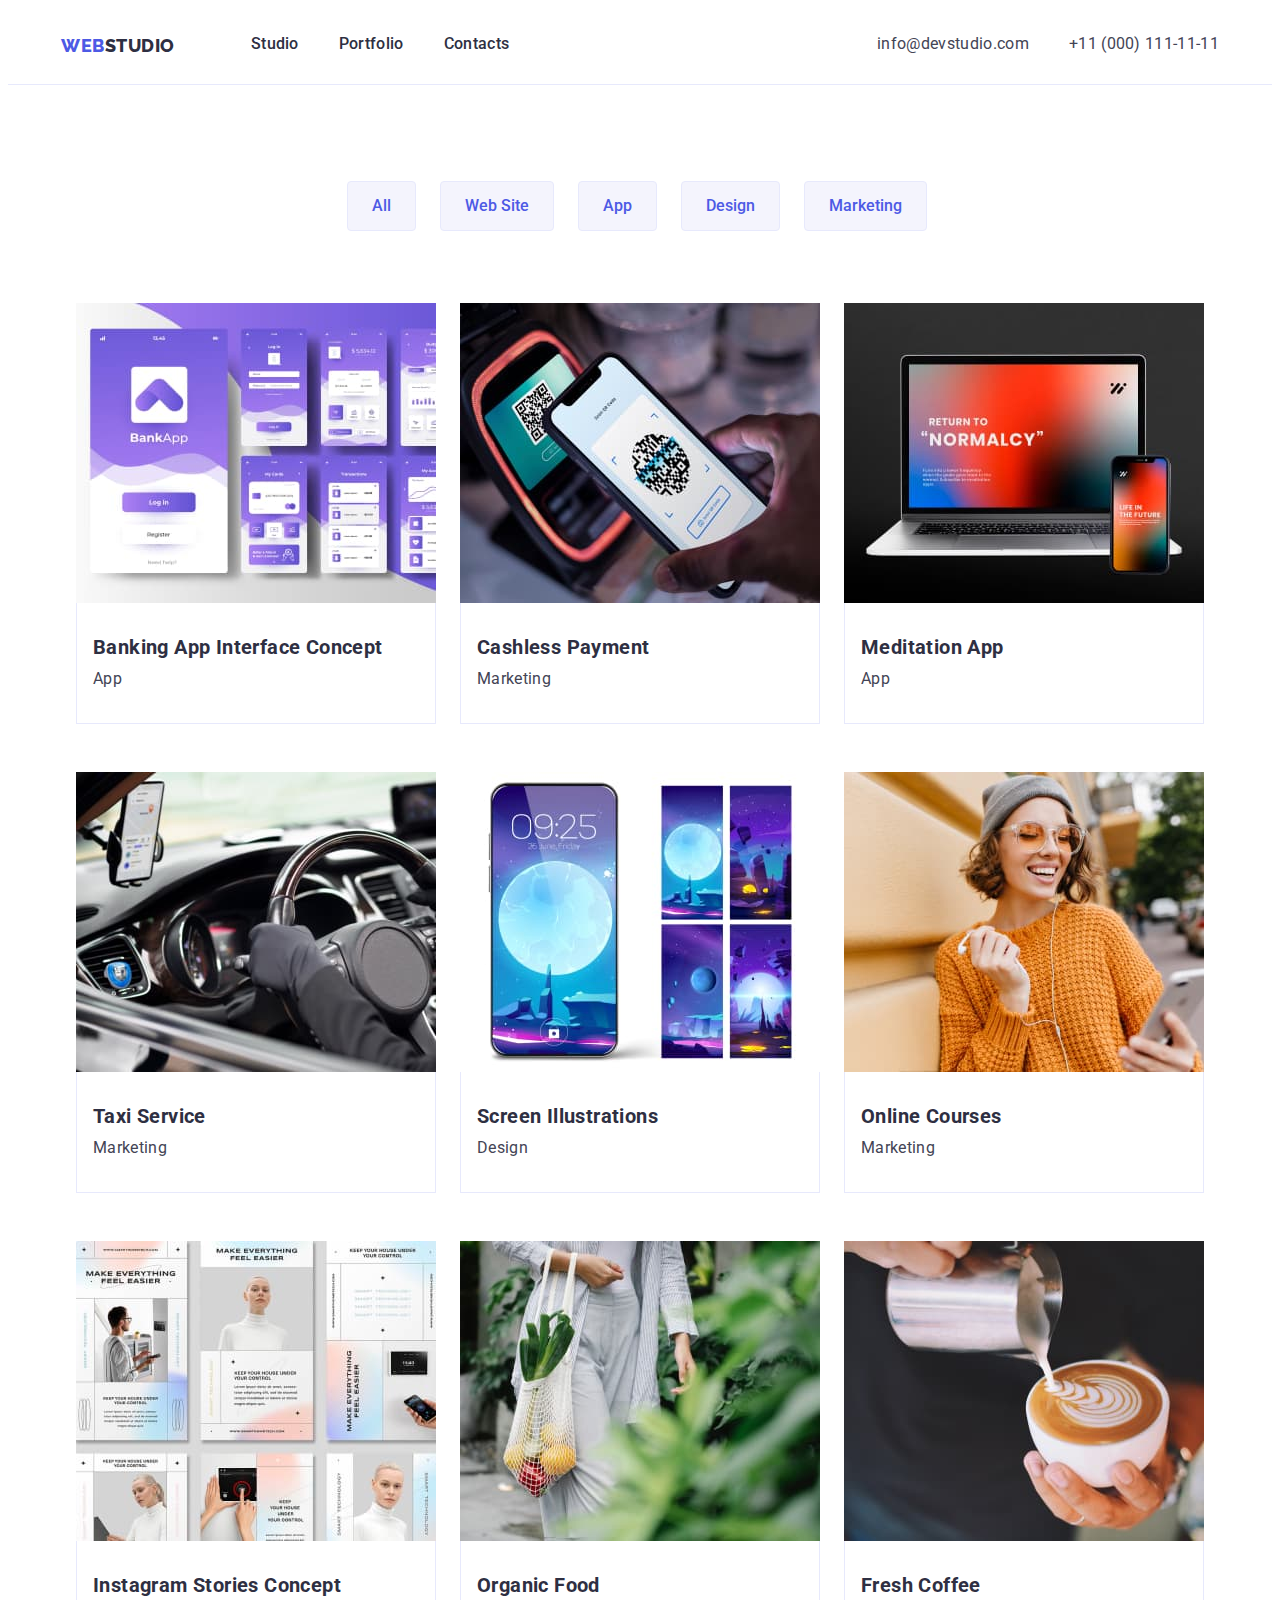
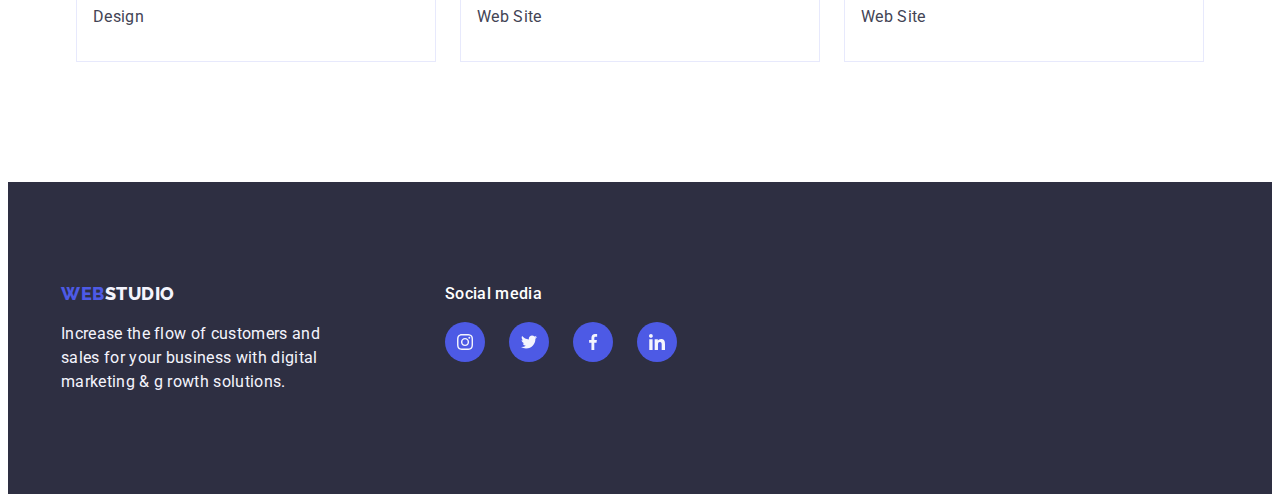
==== portfolio.html @ cb0e9f23 "Initial commit" ====
<!DOCTYPE html>
<html lang="en">
  <head>
    <meta charset="UTF-8" />
    <meta http-equiv="X-UA-Compatible" content="IE=edge" />
    <meta name="viewport" content="width=device-width, initial-scale=1.0" />
    <title>WebStudio</title>
    <link rel="preconnect" href="https://fonts.googleapis.com" />
    <link rel="preconnect" href="https://fonts.gstatic.com" crossorigin />
    <link
      href="https://fonts.googleapis.com/css2?family=Raleway:wght@800&family=Roboto:wght@400;500;700;900&display=swap"
      rel="stylesheet"
    />
    <link
      rel="stylesheet"
      href="https://cdnjs.cloudflare.com/ajax/libs/modern-normalize/1.1.0/modern-normalize.min.css"
      integrity="sha512-wpPYUAdjBVSE4KJnH1VR1HeZfpl1ub8YT/NKx4PuQ5NmX2tKuGu6U/JRp5y+Y8XG2tV+wKQpNHVUX03MfMFn9Q=="
      crossorigin="anonymous"
      referrerpolicy="no-referrer"
    />
    <link rel="stylesheet" href="./css/styles.css" />
  </head>
  <body>
    <!------------------- HEADER ------------------------>

    <header class="header">
      <div class="container header-container">
        <nav class="list header-navigation">
          <a class="logo link header-logo"
            >WEB<span class="header-studio">Studio</span></a
          >
          <ul class="header-list list">
            <li class="header-item">
              <a class="header-link link" href="./index.html">Studio</a>
            </li>
            <li class="header-item">
              <a class="header-link link" href="./portfolio.html">Portfolio</a>
            </li>
            <li class="header-item">
              <a class="header-link link" href="">Contacts</a>
            </li>
          </ul>
        </nav>
        <address class="adress">
          <ul class="list header-list">
            <li class="header-item">
              <a class="contact link" href="mailto:info@devstudio.com"
                >info@devstudio.com</a
              >
            </li>
            <li class="header-item">
              <a class="contact link" href="tel:+110001111111"
                >+11 (000) 111-11-11</a
              >
            </li>
          </ul>
        </address>
      </div>
    </header>

    <main>
      <!------------- FILTERS --------------->

      <section class="portfolio">
        <h1 hidden>OUR SERVICES</h1>
        <ul class="list main-section-portfolio">
          <li class="link">
            <button class="portfolio-button button" type="button">All</button>
          </li>
          <li class="link">
            <button class="portfolio-button btn" type="button">Web Site</button>
          </li>
          <li class="link">
            <button class="portfolio-button btn" type="button">App</button>
          </li>
          <li class="link">
            <button class="portfolio-button btn" type="button">Design</button>
          </li>
          <li class="link">
            <button class="portfolio-button btn" type="button">
              Marketing
            </button>
          </li>
        </ul>

        <!------------- OUR SERVICES --------------->
        <div class="content">
          <ul class="list card-set">
            <li class="card-item">
              <a class="portfolio-link link" href="">
                <img src="./images/banking.jpg" alt="bank" />
                <div class="card-thumb">
                  <h2 class="item">Banking App Interface Concept</h2>
                  <p class="app">App</p>
                </div>
              </a>
            </li>

            <li class="card-item">
              <a class="portfolio-link link" href="">
                <img src="./images/payment.jpg" alt="cashless" />
                <div class="card-thumb">
                  <h2 class="item">Cashless Payment</h2>
                  <p class="app">Marketing</p>
                </div>
              </a>
            </li>

            <li class="card-item">
              <a class="portfolio-link link" href="">
                <img src="./images/meditation.jpg" alt="relax" />
                <div class="card-thumb">
                  <h2 class="item">Meditation App</h2>
                  <p class="app">App</p>
                </div>
              </a>
            </li>

            <li class="card-item">
              <a class="portfolio-link link" href="">
                <img src="./images/taxi.jpg" alt="car" />
                <div class="card-thumb">
                  <h2 class="item">Taxi Service</h2>
                  <p class="app">Marketing</p>
                </div>
              </a>
            </li>

            <li class="card-item">
              <a class="portfolio-link link" href="">
                <img src="./images/screen.jpg" alt="arts" />
                <div class="card-thumb">
                  <h2 class="item">Screen Illustrations</h2>
                  <p class="app">Design</p>
                </div>
              </a>
            </li>

            <li class="card-item">
              <a class="portfolio-link link" href="">
                <img src="./images/cources.jpg" alt="edu" />
                <div class="card-thumb">
                  <h2 class="item">Online Courses</h2>
                  <p class="app">Marketing</p>
                </div>
              </a>
            </li>

            <li class="card-item">
              <a class="portfolio-link link" href="">
                <img src="./images/stories.jpg" alt="insta" />
                <div class="card-thumb">
                  <h2 class="item">Instagram Stories Concept</h2>
                  <p class="app">Design</p>
                </div>
              </a>
            </li>

            <li class="card-item">
              <a class="portfolio-link link" href="">
                <img src="./images/food.jpg" alt="organic" />
                <div class="card-thumb">
                  <h2 class="item">Organic Food</h2>
                  <p class="app">Web Site</p>
                </div>
              </a>
            </li>

            <li class="card-item">
              <a class="portfolio-link link" href="">
                <img src="./images/coffee.jpg" alt="fresh-coffee" />
                <div class="card-thumb">
                  <h2 class="item">Fresh Coffee</h2>
                  <p class="app">Web Site</p>
                </div>
              </a>
            </li>
          </ul>
        </div>
      </section>
    </main>

    <!------------- FOOTER --------------->

    <footer class="footer-section">
      <div class="container footer-wrap">
        <div class="footer-box">
          <a class="logo link" href="./index.html">
            WEB<span class="footer-studio">Studio</span>
          </a>
          <p class="footer-description">
            Increase the flow of customers and sales for your business with
            digital marketing & g rowth solutions.
          </p>
        </div>
        <div class="soc-media">
          <h3 class="social">Social media</h3>
          <ul class="team-soc-list list">
            <li class="team-soc-item">
              <a class="team-soc-link link" href>
                <svg class="team-soc-icon" width="16" heigth="16">
                  <use href="./images/icons.svg#icon-instagram"></use>
                </svg>
              </a>
            </li>
            <li class="team-soc-item">
              <a class="team-soc-link link" href>
                <svg class="team-soc-icon" width="16px" heigth="16px">
                  <use href="./images/icons.svg#icon-twitter"></use>
                </svg>
              </a>
            </li>
            <li class="team-soc-item">
              <a class="team-soc-link link" href>
                <svg class="team-soc-icon" width="16px" heigth="16px">
                  <use href="./images/icons.svg#icon-facebook"></use>
                </svg>
              </a>
            </li>
            <li class="team-soc-item">
              <a class="team-soc-link link" href>
                <svg class="team-soc-icon" width="16px" heigth="16px">
                  <use href="./images/icons.svg#icon-linkedin"></use></svg
              ></a>
            </li>
          </ul>
        </div>
      </div>
    </footer>
  </body>
</html>
---- css/styles.css ----
:root {
  --main-title-color: #2e2f42;
  --second-title-color: #ffffff;
  --main-logo: #4d5ae5;
  --studio-header: #2e2f42;
  --studio-footer: #f4f4fd;
  --list: #434455;
  --card-gap: 24px;
}

p,
h1,
h2,
h3,
h4,
h5,
h6 {
  margin: 0;
}
ul {
  margin: 0;
  padding-left: 0;
}
img {
  display: block;
}

body {
  font-family: "Roboto", sans-serif;
  color: #434455;
  background-color: #ffffff;
}

.list {
  list-style: none;
}

.link {
  text-decoration: none;
}

.container {
  max-width: 1158px;
  padding: 0 15px;
  margin: 0 auto;
}

.section {
  padding-top: 120px;
  padding-bottom: 120px;
}

.description {
  font-size: 36px;
  line-height: 1.11;
  text-align: center;
  letter-spacing: 0.02em;
  text-transform: capitalize;
  color: var(--main-title-color);
  margin-bottom: 72px;
}

/* ---------------LOGO------------------ */

.logo {
  font-family: "Raleway", sans-serif;
  font-style: normal;
  font-weight: 800;
  font-size: 18px;
  line-height: 1.17;
  display: flex;
  align-items: center;
  letter-spacing: 0.03em;
  text-transform: uppercase;
  color: var(--main-logo);
  cursor: pointer;
}

.header-logo {
  margin-right: 76px;
}

.header-studio {
  color: var(--studio-header);
}
.footer-studio {
  color: #f4f4fd;
  line-height: 1.33;
}

/* ---------------HEADER------------------ */

.header {
  padding-top: 24px;
  padding-bottom: 24px;
  margin-left: auto;
  margin-right: auto;
  border-bottom: 1px solid #e7e9fc;
}
.header-item {
  font-size: 16px;
  line-height: 1.5;
  letter-spacing: 0.02em;
}

.header-link {
  font-weight: 500;
  color: var(--main-title-color);
}
.header-link:hover,
.header-link:focus {
  color: #404bbf;
  cursor: pointer;
}
.header-link::after {
  content: "";
  display: block;

  height: 4px;
  border-radius: 2px;
  background-color: transparent;
}
.adress {
  font-style: normal;
}
.contact {
  color: var(--list);
}
.contact:hover,
.contact:focus {
  color: #404bbf;
  cursor: pointer;
}
.header-container {
  display: flex;
  /* position: relative;
  left: 0;
  top: 1px; */
}

.header-list {
  display: flex;
  gap: 40px;
}

.header-navigation {
  display: flex;
  align-items: center;
  margin-right: auto;
}

/* ---------------HERO------------------ */

.hero {
  background: #2e2f42;
  background-image: linear-gradient(
      rgba(46, 47, 66, 0.7),
      rgba(46, 47, 66, 0.7)
    ),
    url(../images/hero-bg.jpg);
  background-size: cover;
  background-position: center;
  background-repeat: no-repeat;
  text-align: center;
  max-width: 1440px;
  padding: 188px 0;
  margin-left: auto;
  margin-right: auto;
}

.title {
  font-size: 56px;
  line-height: 1.07;
  text-align: center;
  letter-spacing: 0.02em;
  color: var(--second-title-color);
  width: 496px;
  margin-bottom: 48px;
  margin-left: auto;
  margin-right: auto;
}
.hero-button {
  min-width: 169px;
  min-height: 56px;
  padding: 16px 32px;
  font-family: inherit;

  font-weight: 500;
  font-style: normal;
  font-size: 16px;
  line-height: 1.5;
  text-align: center;
  display: block;
  letter-spacing: 0.04em;
  color: var(--second-title-color);
  background-color: #4d5ae5;
  box-shadow: 0px 4px 4px rgba(0, 0, 0, 0.15);
  border-radius: 4px;
  margin: 0 auto;
}
.button:hover,
.button:focus {
  background-color: #404bbf;
  cursor: pointer;
}

/* ---------------WE CAN------------------ */
.icon-box {
  display: flex;
  align-items: center;
  justify-content: center;
  height: 112px;
  background: #f4f4fd;
  border-radius: 4px;
  margin-bottom: 8px;
}
.section-title {
  font-weight: 500;
  font-size: 20px;
  line-height: 1.2;
  letter-spacing: 0.02em;
  color: var(--main-title-color);
  margin-bottom: 8px;
}
.section-text {
  font-size: 16px;
  line-height: 1.5;
  letter-spacing: 0.02em;
  color: #434455;
}
.block {
  width: 264px;
  flex-basis: culc((100% / 4 - 72));
  margin-right: 24px;
}
.section-item {
  display: flex;
}
.section-item:last-child {
  margin-right: -24px;
}

/* ---------------ACTIVITY------------------ */

.activity {
  display: flex;
  gap: 24px;
}
.activity:last-child {
  margin-right: -24px;
}
.acttivity-size {
  padding-bottom: 120px;
}

/* ---------------OUR TEAM------------------ */

.our-team {
  background-color: #f4f4fd;
}
.team-item {
  display: flex;
  gap: 24px;
}
.window {
  background-color: #ffffff;
  box-shadow: 0px 1px 6px rgba(46, 47, 66, 0.08),
    0px 1px 1px rgba(46, 47, 66, 0.16), 0px 2px 1px rgba(46, 47, 66, 0.08);
}
.window:last-child {
  margin-right: -24px;
}
.options {
  padding: 32px 16px;
}
.team-soc-list {
  display: flex;
  justify-content: center;
  gap: 24px;
}

.team-soc-item {
  width: 40px;
  height: 40px;
}
.team-soc-link:focus,
.team-soc-link:hover {
  background-color: #404bbf;
}
.team-soc-link {
  width: 100%;
  height: 100%;
  border-radius: 50%;
  background-color: #4d5ae5;
  display: flex;
  align-items: center;
  justify-content: center;
}
.team-soc-icon {
  fill: #f4f4fd;
}
.person {
  font-weight: 500;
  font-size: 20px;
  line-height: 1.2;
  letter-spacing: 0.02em;
  color: var(--main-title-color);
  text-align: center;
  margin-bottom: 8px;
}
.position {
  font-size: 16px;
  line-height: 1.5;
  letter-spacing: 0.02em;
  color: #434455;
  text-align: center;
  margin-bottom: 8px;
}

/* ---------------CUSTOMERS------------------ */

.customers-list {
  display: flex;
  justify-content: center;
  gap: 24px;
}
.customers-item {
  width: 168px;
  height: 88px;
  text-align: -webkit-match-parent;
}
.customers-link {
  width: 100%;
  height: 100%;
  display: flex;
  justify-content: center;
  align-items: center;
  color: 8e8F99;
  border: 1px solid #8e8f99;
  border-radius: 4px;
}
.icon {
  width: 104px;
  height: 56px;
  fill: #8e8f99;
}

.customers-link:hover > .icon,
.customers-link:focus > .icon {
  fill: rgba(64, 75, 191, 1);
}
.customers-link:hover,
.customers-link:focus {
  border: 1px solid rgba(64, 75, 191, 1);
}
/* box-shadow: 0px 4px 4px 0px rgba(0, 0, 0, 0.25);
 */

/* ---------------FOOTER------------------ */
.footer-section {
  background: var(--main-title-color);
}
.footer-wrap {
  display: flex;
}
.footer-box {
  padding-top: 100px;
  padding-bottom: 100px;
  margin-right: 120px;
}
.footer-description {
  font-size: 16px;
  line-height: 1.5;
  letter-spacing: 0.02em;
  color: var(--studio-footer);
  width: 264px;
  margin-top: 16px;
}
.social {
  font-weight: 500;
  font-size: 16px;
  line-height: 1.5;
  letter-spacing: 0.02em;
  color: #ffffff;
  margin-bottom: 16px;
}
.soc-media {
  padding-top: 100px;
  padding-bottom: 132px;
}

.footer-soc-list {
  display: flex;
  justify-content: center;
  gap: 16px;
}
.footer-icon:focus,
.footer-icon:hover {
  background-color: #31d0aa;
}

/* -------------PORTFOLIO ------------------*/

.portfolio {
  padding-top: 96px;
  padding-bottom: 120px;
}

/* ---------------FILTERS------------------ */

.main-section-portfolio {
  width: 586px;
  display: flex;
  flex-direction: row;
  align-items: flex-start;
  gap: 24px;

  padding-bottom: 72px;
  margin-right: auto;
  margin-left: auto;
}

.portfolio-button {
  font-family: "Roboto", sans-serif;
  font-weight: 500;
  font-size: 16px;
  line-height: 1.5;
  border: 1px solid rgba(231, 233, 252, 1);
  color: #4d5ae5;
  background-color: #f4f4fd;
  padding: 12px 24px;
  display: flex;
  border-radius: 4px;
}

.portfolio-button:hover,
.portfolio-button:focus {
  color: #ffffff;
  background: #404bbf;
  box-shadow: 0px 3px 1px rgba(0, 0, 0, 0.1), 0px 2px 1px rgba(0, 0, 0, 0.08),
    0px 2px 2px rgba(0, 0, 0, 0.12);
}

/* ---------------OUR SERVICES------------------ */

.content {
  width: 1128px;
  margin-left: auto;
  margin-right: auto;
}

.card-set {
  padding: 0;
  margin: 0;
  list-style: none;

  display: flex;
  flex-wrap: wrap;

  margin-left: -24px;
  margin-top: -48px;
}

.card-set > .card-item {
  flex-basis: culc(100% / 3 - 24px);
  margin-left: 24px;
  margin-top: 48px;
}
.portfolio-link {
  display: block;
}

.portfolio-link:hover,
.portfolio-link:focus {
  box-shadow: 0px 2px 1px 0px rgba(46, 47, 66, 0.08),
    0px 1px 1px 0px rgba(46, 47, 66, 0.16),
    0px 1px 6px 0px rgba(46, 47, 66, 0.08);
}

.card-thumb {
  padding: 32px 16px;
  border: 1px solid #e7e9fc;
  border-top: none;
}

.item {
  font-size: 20px;
  line-height: 1.2;
  letter-spacing: 0.02em;
  color: var(--main-title-color);
  margin-bottom: 8px;
}
.app {
  font-size: 16px;
  line-height: 1.5;
  letter-spacing: 0.02em;
  color: var(--list);
}
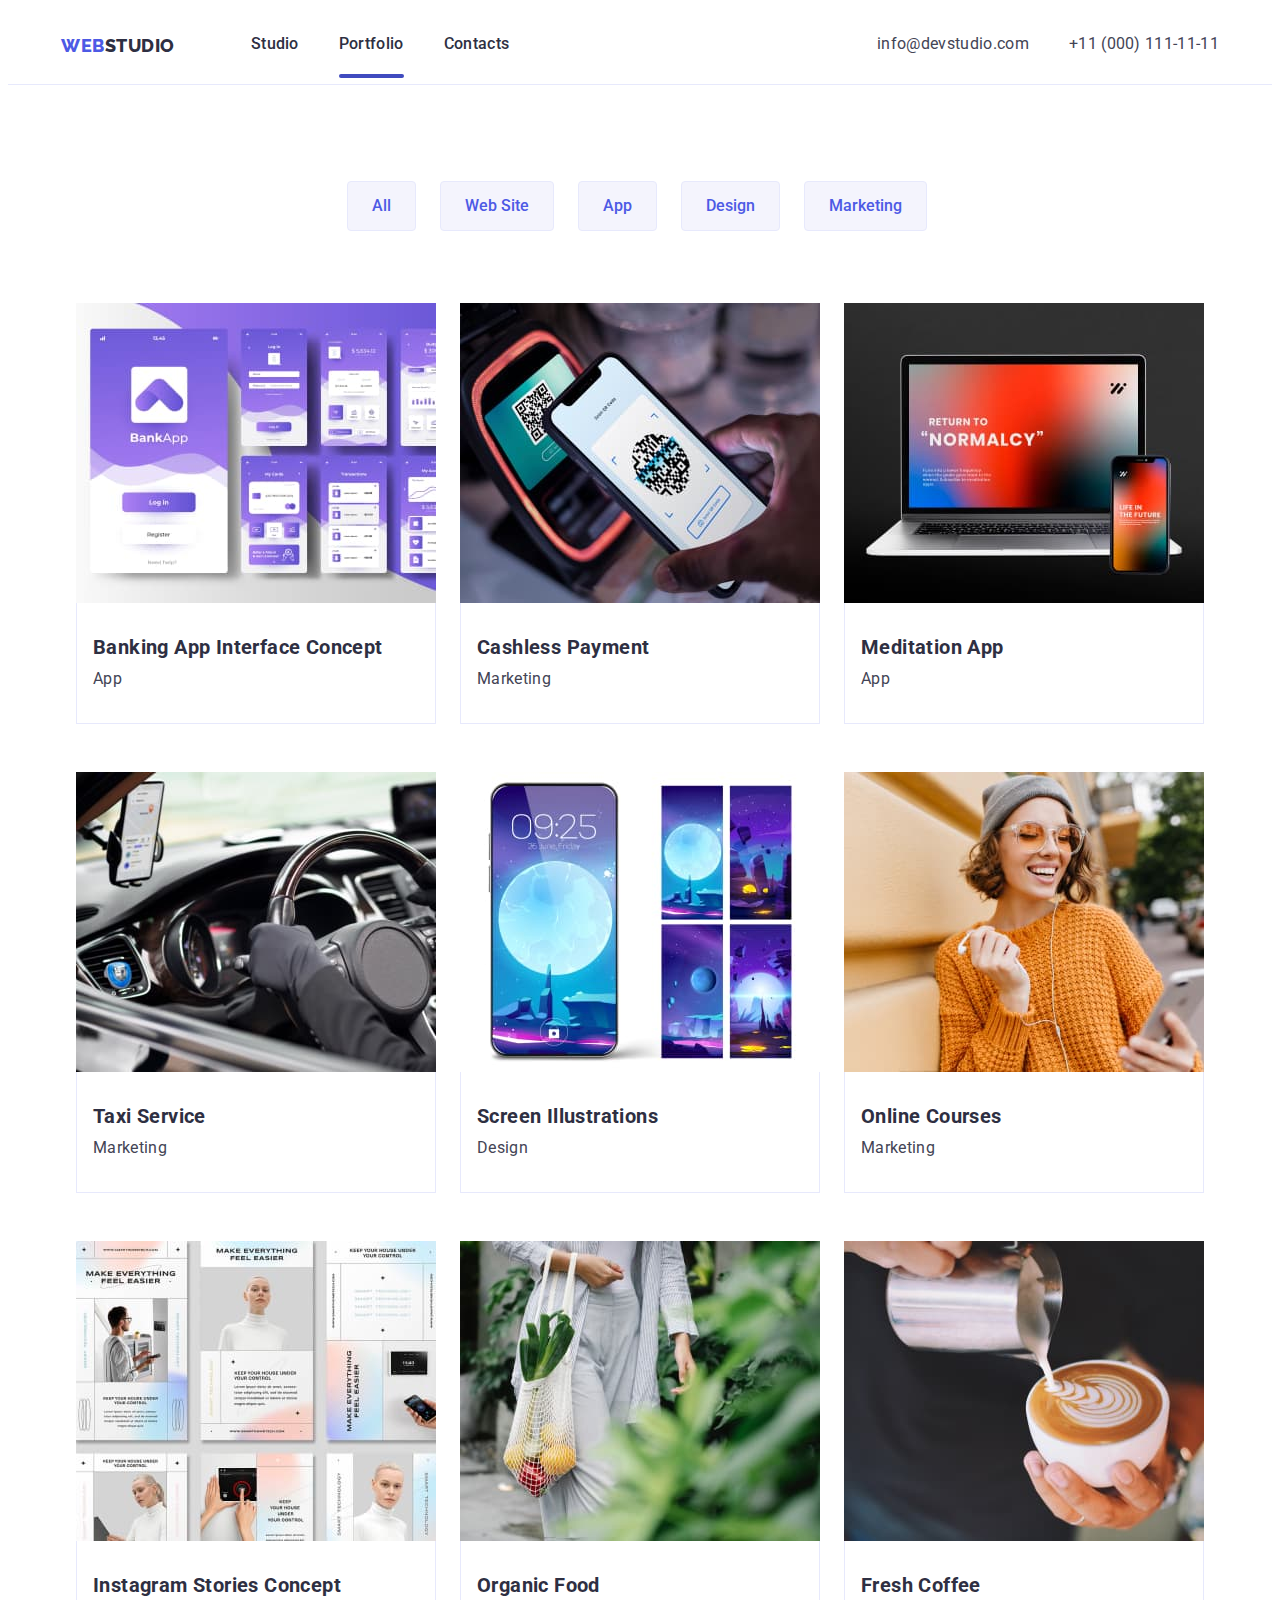
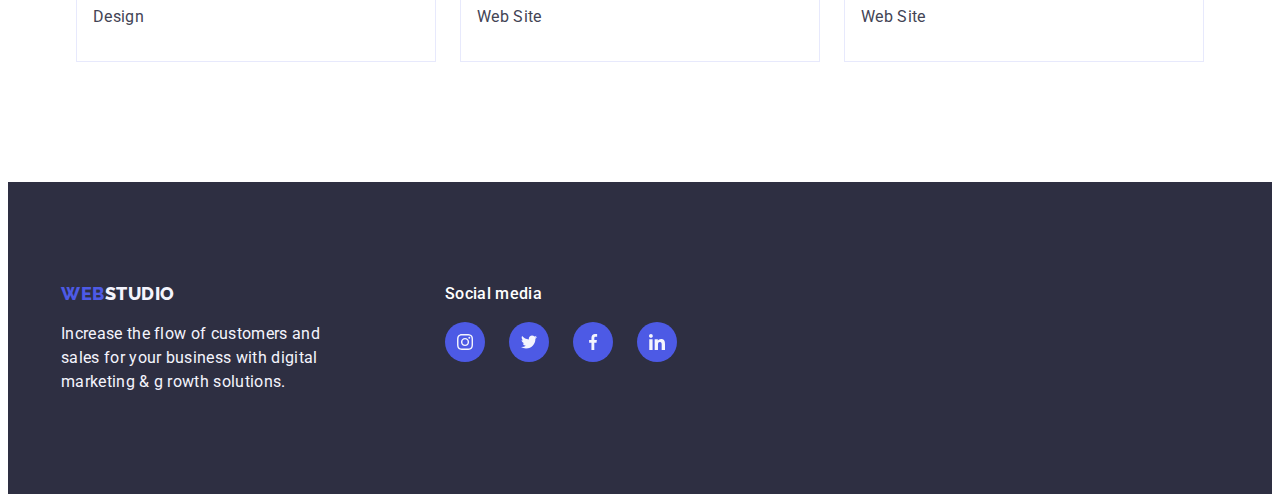
==== commit 35dc298a: "060401" ====
--- a/portfolio.html
+++ b/portfolio.html
@@ -34,7 +34,9 @@
               <a class="header-link link" href="./index.html">Studio</a>
             </li>
             <li class="header-item">
-              <a class="header-link link" href="./portfolio.html">Portfolio</a>
+              <a class="header-link link current" href="./portfolio.html"
+                >Portfolio</a
+              >
             </li>
             <li class="header-item">
               <a class="header-link link" href="">Contacts</a>
--- a/css/styles.css
+++ b/css/styles.css
@@ -147,6 +147,25 @@
   display: flex;
   align-items: center;
   margin-right: auto;
+}
+
+.current {
+  position: relative;
+}
+
+.current::after {
+  position: absolute;
+  content: "";
+  display: block;
+  left: 0;
+  bottom: -25px;
+  width: 100%;
+  height: 4px;
+  border-radius: 2px;
+  background-color: transparent;
+}
+.current.header-link::after {
+  background-color: #404bbf;
 }
 
 /* ---------------HERO------------------ */
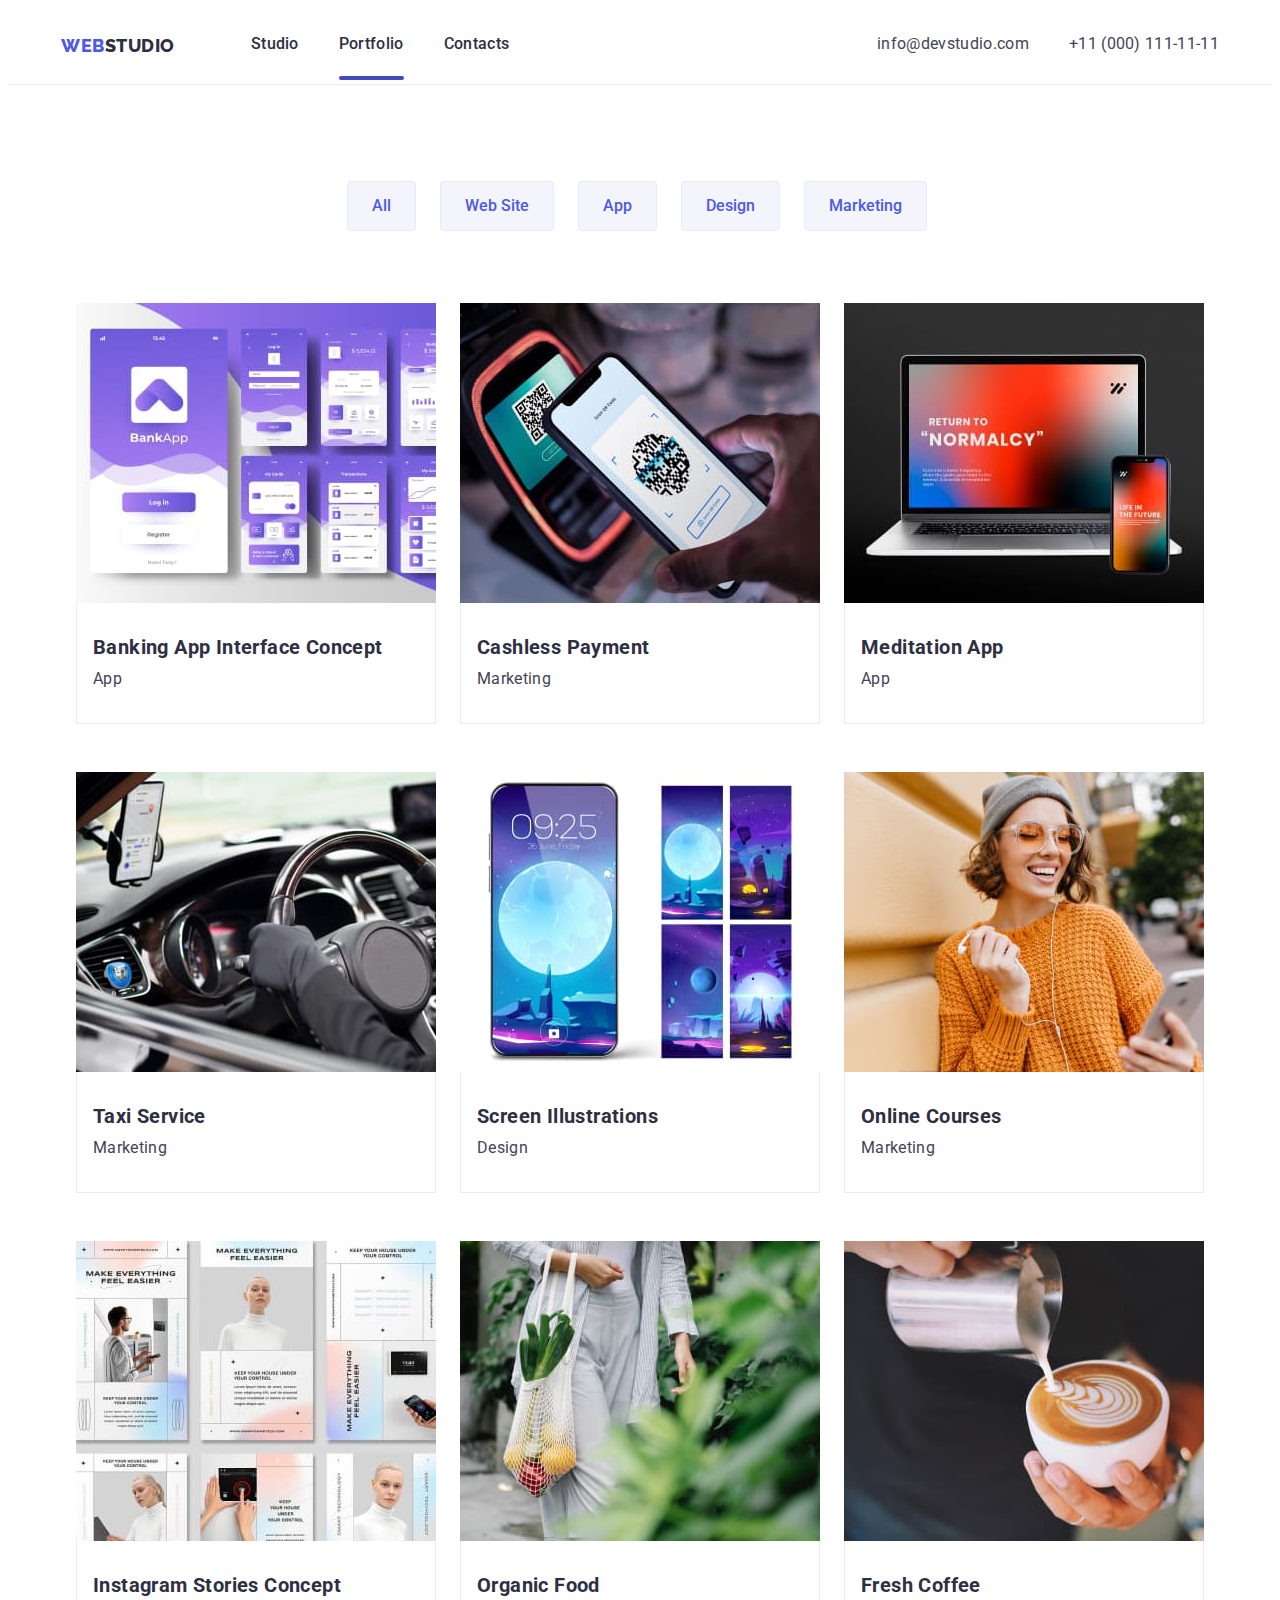
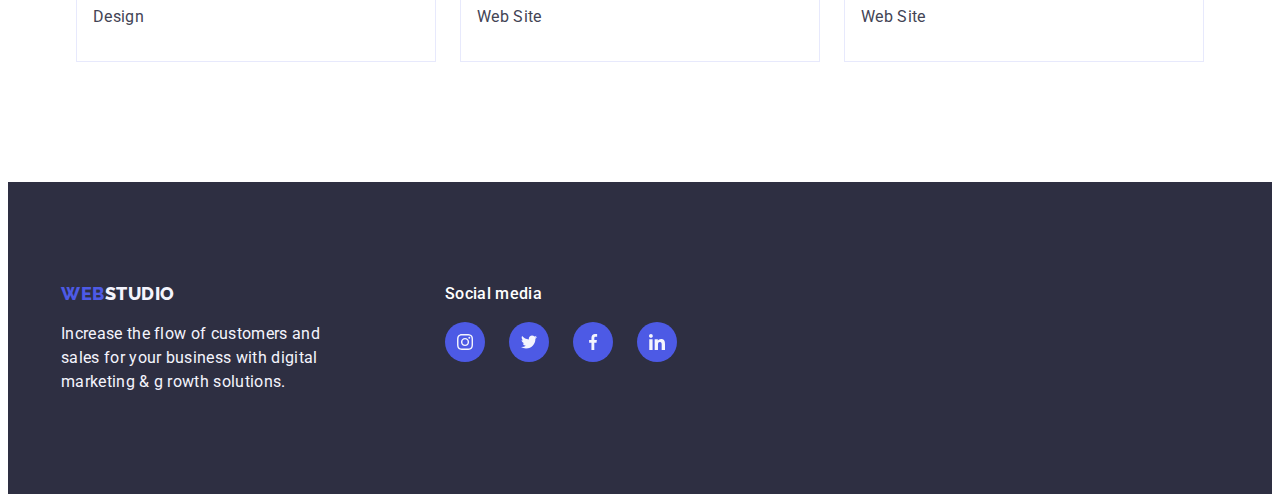
==== commit 4a7d997e: "060402" ====
--- a/portfolio.html
+++ b/portfolio.html
@@ -90,7 +90,14 @@
           <ul class="list card-set">
             <li class="card-item">
               <a class="portfolio-link link" href="">
-                <img src="./images/banking.jpg" alt="bank" />
+                <div class="portfolio-wrap">
+                  <img src="./images/banking.jpg" alt="bank" />
+                  <p class="cover-text">
+                    14 Stylish and User-Friendly App Design Concepts · Task
+                    Manager App · Calorie Tracker App · Exotic Fruit Ecommerce
+                    App · Cloud Storage App
+                  </p>
+                </div>
                 <div class="card-thumb">
                   <h2 class="item">Banking App Interface Concept</h2>
                   <p class="app">App</p>
@@ -100,7 +107,14 @@
 
             <li class="card-item">
               <a class="portfolio-link link" href="">
-                <img src="./images/payment.jpg" alt="cashless" />
+                <div class="portfolio-wrap">
+                  <img src="./images/payment.jpg" alt="cashless" />
+                  <p class="cover-text">
+                    14 Stylish and User-Friendly App Design Concepts · Task
+                    Manager App · Calorie Tracker App · Exotic Fruit Ecommerce
+                    App · Cloud Storage App
+                  </p>
+                </div>
                 <div class="card-thumb">
                   <h2 class="item">Cashless Payment</h2>
                   <p class="app">Marketing</p>
@@ -110,7 +124,14 @@
 
             <li class="card-item">
               <a class="portfolio-link link" href="">
-                <img src="./images/meditation.jpg" alt="relax" />
+                <div class="portfolio-wrap">
+                  <img src="./images/meditation.jpg" alt="relax" />
+                  <p class="cover-text">
+                    14 Stylish and User-Friendly App Design Concepts · Task
+                    Manager App · Calorie Tracker App · Exotic Fruit Ecommerce
+                    App · Cloud Storage App
+                  </p>
+                </div>
                 <div class="card-thumb">
                   <h2 class="item">Meditation App</h2>
                   <p class="app">App</p>
@@ -120,7 +141,14 @@
 
             <li class="card-item">
               <a class="portfolio-link link" href="">
-                <img src="./images/taxi.jpg" alt="car" />
+                <div class="portfolio-wrap">
+                  <img src="./images/taxi.jpg" alt="car" />
+                  <p class="cover-text">
+                    14 Stylish and User-Friendly App Design Concepts · Task
+                    Manager App · Calorie Tracker App · Exotic Fruit Ecommerce
+                    App · Cloud Storage App
+                  </p>
+                </div>
                 <div class="card-thumb">
                   <h2 class="item">Taxi Service</h2>
                   <p class="app">Marketing</p>
@@ -130,7 +158,14 @@
 
             <li class="card-item">
               <a class="portfolio-link link" href="">
-                <img src="./images/screen.jpg" alt="arts" />
+                <div class="portfolio-wrap">
+                  <img src="./images/screen.jpg" alt="arts" />
+                  <p class="cover-text">
+                    14 Stylish and User-Friendly App Design Concepts · Task
+                    Manager App · Calorie Tracker App · Exotic Fruit Ecommerce
+                    App · Cloud Storage App
+                  </p>
+                </div>
                 <div class="card-thumb">
                   <h2 class="item">Screen Illustrations</h2>
                   <p class="app">Design</p>
@@ -140,7 +175,14 @@
 
             <li class="card-item">
               <a class="portfolio-link link" href="">
-                <img src="./images/cources.jpg" alt="edu" />
+                <div class="portfolio-wrap">
+                  <img src="./images/cources.jpg" alt="edu" />
+                  <p class="cover-text">
+                    14 Stylish and User-Friendly App Design Concepts · Task
+                    Manager App · Calorie Tracker App · Exotic Fruit Ecommerce
+                    App · Cloud Storage App
+                  </p>
+                </div>
                 <div class="card-thumb">
                   <h2 class="item">Online Courses</h2>
                   <p class="app">Marketing</p>
@@ -150,7 +192,14 @@
 
             <li class="card-item">
               <a class="portfolio-link link" href="">
-                <img src="./images/stories.jpg" alt="insta" />
+                <div class="portfolio-wrap">
+                  <img src="./images/stories.jpg" alt="insta" />
+                  <p class="cover-text">
+                    14 Stylish and User-Friendly App Design Concepts · Task
+                    Manager App · Calorie Tracker App · Exotic Fruit Ecommerce
+                    App · Cloud Storage App
+                  </p>
+                </div>
                 <div class="card-thumb">
                   <h2 class="item">Instagram Stories Concept</h2>
                   <p class="app">Design</p>
@@ -159,8 +208,15 @@
             </li>
 
             <li class="card-item">
-              <a class="portfolio-link link" href="">
-                <img src="./images/food.jpg" alt="organic" />
+              <a class="portfolio-link link" href=""
+                ><div class="portfolio-wrap">
+                  <img src="./images/food.jpg" alt="organic" />
+                  <p class="cover-text">
+                    14 Stylish and User-Friendly App Design Concepts · Task
+                    Manager App · Calorie Tracker App · Exotic Fruit Ecommerce
+                    App · Cloud Storage App
+                  </p>
+                </div>
                 <div class="card-thumb">
                   <h2 class="item">Organic Food</h2>
                   <p class="app">Web Site</p>
@@ -169,8 +225,15 @@
             </li>
 
             <li class="card-item">
-              <a class="portfolio-link link" href="">
-                <img src="./images/coffee.jpg" alt="fresh-coffee" />
+              <a class="portfolio-link link" href=""
+                ><div class="portfolio-wrap">
+                  <img src="./images/coffee.jpg" alt="fresh-coffee" />
+                  <p class="cover-text">
+                    14 Stylish and User-Friendly App Design Concepts · Task
+                    Manager App · Calorie Tracker App · Exotic Fruit Ecommerce
+                    App · Cloud Storage App
+                  </p>
+                </div>
                 <div class="card-thumb">
                   <h2 class="item">Fresh Coffee</h2>
                   <p class="app">Web Site</p>
@@ -229,5 +292,6 @@
         </div>
       </div>
     </footer>
+    <div class="backdrop"></div>
   </body>
 </html>
--- a/css/styles.css
+++ b/css/styles.css
@@ -158,7 +158,7 @@
   content: "";
   display: block;
   left: 0;
-  bottom: -25px;
+  bottom: -27px;
   width: 100%;
   height: 4px;
   border-radius: 2px;
@@ -375,49 +375,6 @@
 /* box-shadow: 0px 4px 4px 0px rgba(0, 0, 0, 0.25);
  */
 
-/* ---------------FOOTER------------------ */
-.footer-section {
-  background: var(--main-title-color);
-}
-.footer-wrap {
-  display: flex;
-}
-.footer-box {
-  padding-top: 100px;
-  padding-bottom: 100px;
-  margin-right: 120px;
-}
-.footer-description {
-  font-size: 16px;
-  line-height: 1.5;
-  letter-spacing: 0.02em;
-  color: var(--studio-footer);
-  width: 264px;
-  margin-top: 16px;
-}
-.social {
-  font-weight: 500;
-  font-size: 16px;
-  line-height: 1.5;
-  letter-spacing: 0.02em;
-  color: #ffffff;
-  margin-bottom: 16px;
-}
-.soc-media {
-  padding-top: 100px;
-  padding-bottom: 132px;
-}
-
-.footer-soc-list {
-  display: flex;
-  justify-content: center;
-  gap: 16px;
-}
-.footer-icon:focus,
-.footer-icon:hover {
-  background-color: #31d0aa;
-}
-
 /* -------------PORTFOLIO ------------------*/
 
 .portfolio {
@@ -467,19 +424,15 @@
   margin-left: auto;
   margin-right: auto;
 }
-
 .card-set {
   padding: 0;
   margin: 0;
   list-style: none;
-
   display: flex;
   flex-wrap: wrap;
-
   margin-left: -24px;
   margin-top: -48px;
 }
-
 .card-set > .card-item {
   flex-basis: culc(100% / 3 - 24px);
   margin-left: 24px;
@@ -488,14 +441,34 @@
 .portfolio-link {
   display: block;
 }
-
 .portfolio-link:hover,
 .portfolio-link:focus {
   box-shadow: 0px 2px 1px 0px rgba(46, 47, 66, 0.08),
     0px 1px 1px 0px rgba(46, 47, 66, 0.16),
     0px 1px 6px 0px rgba(46, 47, 66, 0.08);
 }
-
+.portfolio-link:hover .cover-text,
+.portfolio-link:focus .cover-text {
+  transform: translate(0);
+}
+.portfolio-wrap {
+  position: relative;
+  overflow: hidden;
+}
+.cover-text {
+  position: absolute;
+  top: 0;
+  font-weight: 400;
+  font-size: 16px;
+  line-height: 1.5;
+  letter-spacing: 0.02em;
+  color: #f4f4fd;
+  padding: 40px 32px 164px 32px;
+  background: #4d5ae5;
+  height: 100%;
+  transform: translateY(100%);
+  transition: transform 300ms linear;
+}
 .card-thumb {
   padding: 32px 16px;
   border: 1px solid #e7e9fc;
@@ -515,3 +488,46 @@
   letter-spacing: 0.02em;
   color: var(--list);
 }
+
+/* ---------------FOOTER------------------ */
+.footer-section {
+  background: var(--main-title-color);
+}
+.footer-wrap {
+  display: flex;
+}
+.footer-box {
+  padding-top: 100px;
+  padding-bottom: 100px;
+  margin-right: 120px;
+}
+.footer-description {
+  font-size: 16px;
+  line-height: 1.5;
+  letter-spacing: 0.02em;
+  color: var(--studio-footer);
+  width: 264px;
+  margin-top: 16px;
+}
+.social {
+  font-weight: 500;
+  font-size: 16px;
+  line-height: 1.5;
+  letter-spacing: 0.02em;
+  color: #ffffff;
+  margin-bottom: 16px;
+}
+.soc-media {
+  padding-top: 100px;
+  padding-bottom: 132px;
+}
+
+.footer-soc-list {
+  display: flex;
+  justify-content: center;
+  gap: 16px;
+}
+.footer-icon:focus,
+.footer-icon:hover {
+  background-color: #31d0aa;
+}
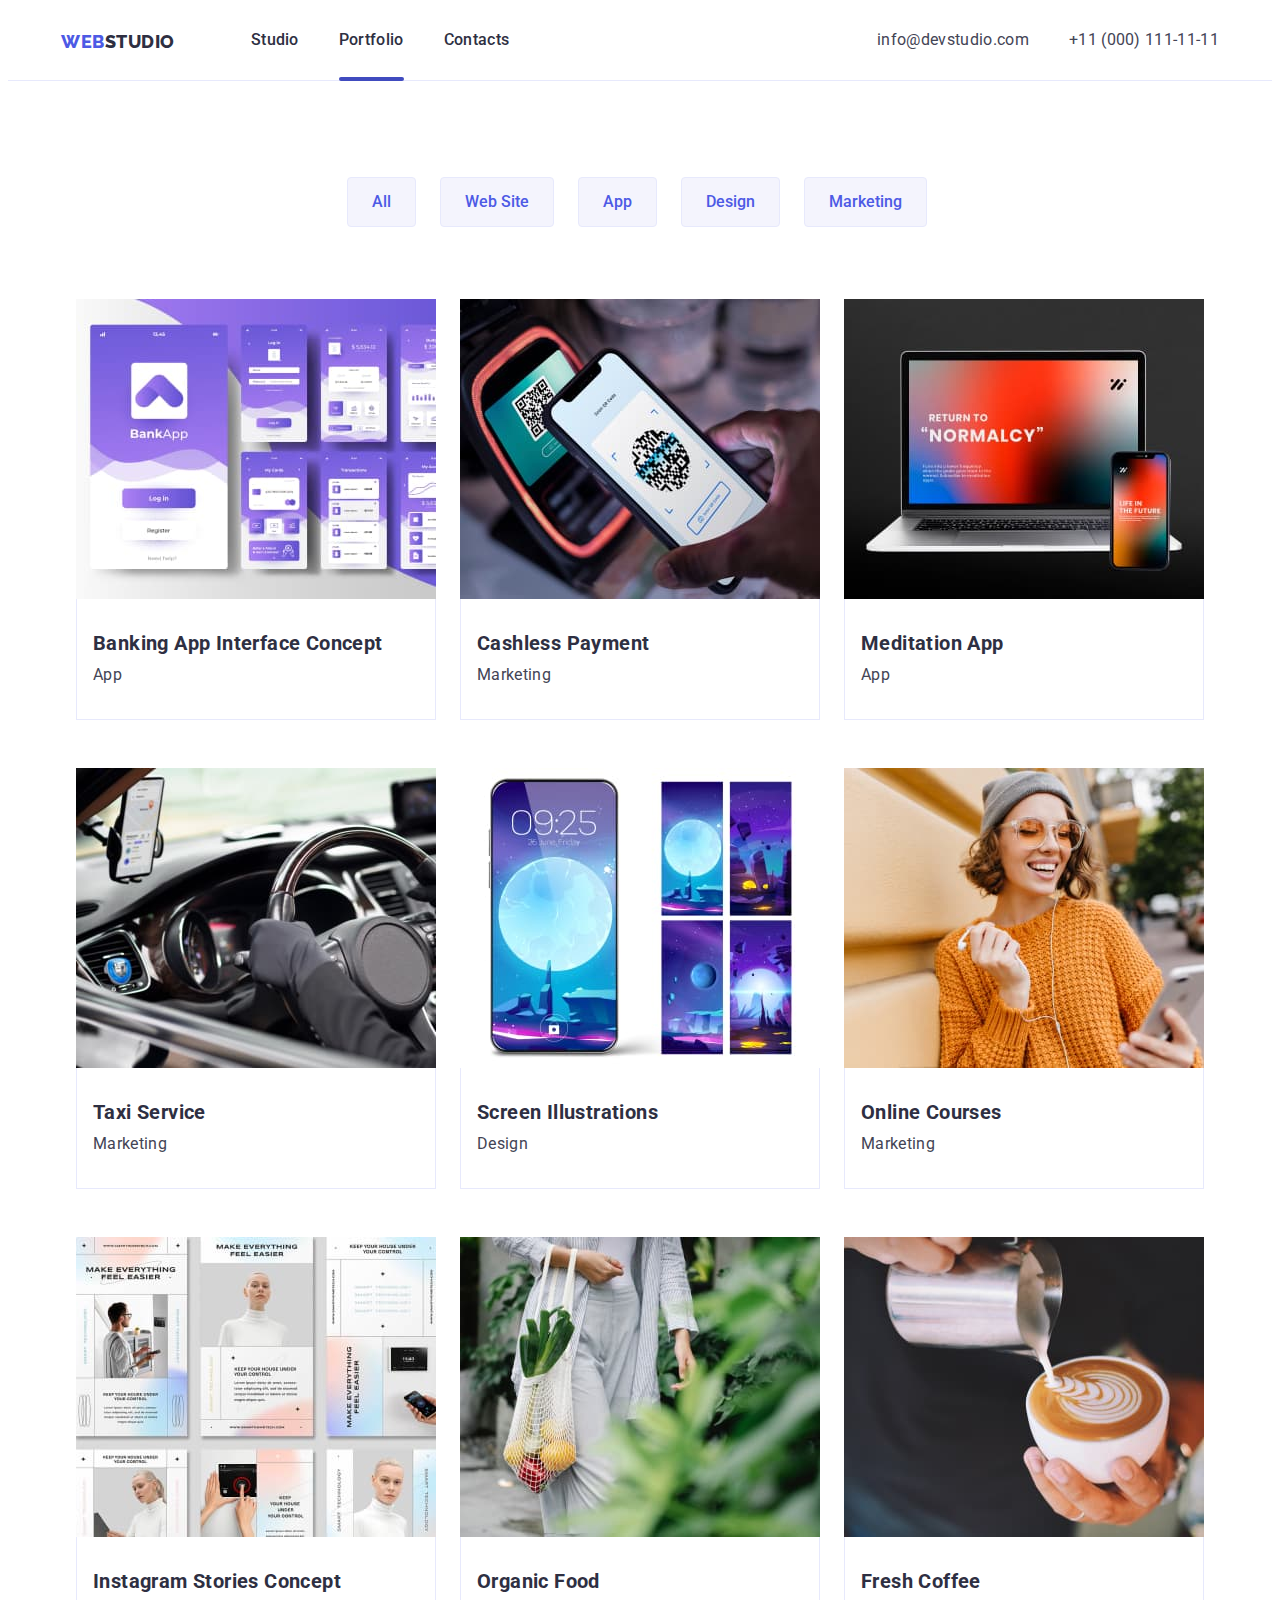
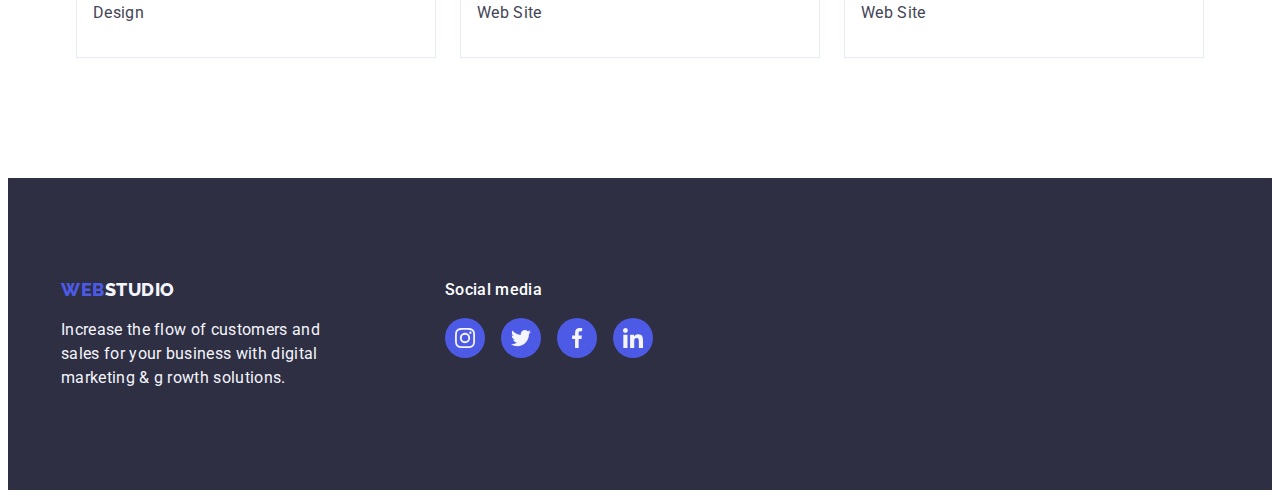
==== commit 9a1a645f: "070401" ====
--- a/portfolio.html
+++ b/portfolio.html
@@ -260,31 +260,31 @@
         </div>
         <div class="soc-media">
           <h3 class="social">Social media</h3>
-          <ul class="team-soc-list list">
+          <ul class="footer-soc-list list">
             <li class="team-soc-item">
-              <a class="team-soc-link link" href>
-                <svg class="team-soc-icon" width="16" heigth="16">
+              <a class="team-soc-link footer-icon link" href>
+                <svg class="team-soc-icon" width="20px" height="20px">
                   <use href="./images/icons.svg#icon-instagram"></use>
                 </svg>
               </a>
             </li>
             <li class="team-soc-item">
-              <a class="team-soc-link link" href>
-                <svg class="team-soc-icon" width="16px" heigth="16px">
+              <a class="team-soc-link footer-icon link" href>
+                <svg class="team-soc-icon" width="20px" height="20px">
                   <use href="./images/icons.svg#icon-twitter"></use>
                 </svg>
               </a>
             </li>
             <li class="team-soc-item">
-              <a class="team-soc-link link" href>
-                <svg class="team-soc-icon" width="16px" heigth="16px">
+              <a class="team-soc-link footer-icon link" href>
+                <svg class="team-soc-icon" width="20px" height="20px">
                   <use href="./images/icons.svg#icon-facebook"></use>
                 </svg>
               </a>
             </li>
             <li class="team-soc-item">
-              <a class="team-soc-link link" href>
-                <svg class="team-soc-icon" width="16px" heigth="16px">
+              <a class="team-soc-link footer-icon link" href>
+                <svg class="team-soc-icon" width="20px" height="20px">
                   <use href="./images/icons.svg#icon-linkedin"></use></svg
               ></a>
             </li>
@@ -292,6 +292,16 @@
         </div>
       </div>
     </footer>
-    <div class="backdrop"></div>
+    <!------------- MODAL --------------->
+    <div class="backdrop is-hidden" data-modal>
+      <div class="modal">
+        <button class="modal-close-btn" type="button" data-modal-close>
+          <svg width="8px" height="8px">
+            <use href="./images/close.svg#icon-close-black-18dp-2-1"></use>
+          </svg>
+        </button>
+      </div>
+    </div>
+    <script src="./js/modal"></script>
   </body>
 </html>
--- a/css/styles.css
+++ b/css/styles.css
@@ -91,7 +91,7 @@
 /* ---------------HEADER------------------ */
 
 .header {
-  padding-top: 24px;
+  padding-top: 20px;
   padding-bottom: 24px;
   margin-left: auto;
   margin-right: auto;
@@ -106,6 +106,9 @@
 .header-link {
   font-weight: 500;
   color: var(--main-title-color);
+
+  transition-duration: 250ms;
+  transition-timing-function: cubic-bezier(0.4, 0, 0.2, 1);
 }
 .header-link:hover,
 .header-link:focus {
@@ -115,7 +118,6 @@
 .header-link::after {
   content: "";
   display: block;
-
   height: 4px;
   border-radius: 2px;
   background-color: transparent;
@@ -158,7 +160,7 @@
   content: "";
   display: block;
   left: 0;
-  bottom: -27px;
+  margin-top: 25px;
   width: 100%;
   height: 4px;
   border-radius: 2px;
@@ -214,8 +216,15 @@
   color: var(--second-title-color);
   background-color: #4d5ae5;
   box-shadow: 0px 4px 4px rgba(0, 0, 0, 0.15);
+  border: none;
   border-radius: 4px;
   margin: 0 auto;
+}
+
+.button {
+  transition-duration: 250ms;
+  transition-timing-function: cubic-bezier(0.4, 0, 0.2, 1);
+  transition: opacity 250ms linear, visibility 250ms linear;
 }
 .button:hover,
 .button:focus {
@@ -314,6 +323,9 @@
   display: flex;
   align-items: center;
   justify-content: center;
+
+  transition-duration: 250ms;
+  transition-timing-function: cubic-bezier(0.4, 0, 0.2, 1);
 }
 .team-soc-icon {
   fill: #f4f4fd;
@@ -355,13 +367,19 @@
   justify-content: center;
   align-items: center;
   color: 8e8F99;
-  border: 1px solid #8e8f99;
+  border: 1px solid hsl(235, 5%, 58%);
   border-radius: 4px;
+
+  transition-duration: 250ms;
+  transition-timing-function: cubic-bezier(0.4, 0, 0.2, 1);
 }
 .icon {
   width: 104px;
   height: 56px;
   fill: #8e8f99;
+
+  transition-duration: 250ms;
+  transition-timing-function: cubic-bezier(0.4, 0, 0.2, 1);
 }
 
 .customers-link:hover > .icon,
@@ -406,7 +424,11 @@
   background-color: #f4f4fd;
   padding: 12px 24px;
   display: flex;
+  cursor: pointer;
   border-radius: 4px;
+
+  transition-duration: 250ms;
+  transition-timing-function: cubic-bezier(0.4, 0, 0.2, 1);
 }
 
 .portfolio-button:hover,
@@ -440,6 +462,9 @@
 }
 .portfolio-link {
   display: block;
+
+  transition-duration: 250ms;
+  transition-timing-function: cubic-bezier(0.4, 0, 0.2, 1);
 }
 .portfolio-link:hover,
 .portfolio-link:focus {
@@ -468,6 +493,9 @@
   height: 100%;
   transform: translateY(100%);
   transition: transform 300ms linear;
+
+  transition-duration: 250ms;
+  transition-timing-function: cubic-bezier(0.4, 0, 0.2, 1);
 }
 .card-thumb {
   padding: 32px 16px;
@@ -527,7 +555,70 @@
   justify-content: center;
   gap: 16px;
 }
+
+.footer-icon: {
+  transition-duration: 250ms;
+  transition-timing-function: cubic-bezier(0.4, 0, 0.2, 1);
+}
+
 .footer-icon:focus,
 .footer-icon:hover {
   background-color: #31d0aa;
 }
+
+/* ---------------MODAL------------------ */
+
+.backdrop {
+  position: fixed;
+  top: 0;
+  width: 100%;
+  height: 100%;
+  background-color: rgba(46, 47, 66, 0.4);
+  transition: opacity 250ms linear, visibility 250ms linear;
+}
+.modal {
+  position: absolute;
+  width: 408px;
+  min-height: 576px;
+  left: 50%;
+  top: 50%;
+  transform: translate(-50%, -50%) scale(1);
+  background: #fcfcfc;
+  border-radius: 4px;
+  box-shadow: 0px 1px 1px rgba(0, 0, 0, 0.14), 0px 1px 3px rgba(0, 0, 0, 0.12),
+    0px 2px 1px rgba(0, 0, 0, 0.2);
+}
+
+.backdrop.is-hidden .modal {
+  transform: translate(-50%, -50%) scale(0);
+  transition: transform 250ms linear;
+}
+.modal-close-btn {
+  position: absolute;
+  display: inline-flex;
+  width: 24px;
+  height: 24px;
+  top: 24px;
+  right: 24px;
+  justify-content: center;
+  align-items: center;
+  fill: rgba(46, 47, 66, 1);
+  background-color: rgba(231, 233, 252, 1);
+  border: 1px solid rgba(0, 0, 0, 0.1);
+  border-radius: 50%;
+  cursor: pointer;
+
+  transition-property: fill, background-color;
+  transition-duration: 250ms;
+  transition-timing-function: cubic-bezier(0.4, 0, 0.2, 1);
+}
+.modal-close-btn:hover,
+.modal-close-btn:focus {
+  fill: rgba(255, 255, 255, 1);
+  background-color: rgba(64, 75, 191, 1);
+}
+.is-hidden {
+  opacity: 0;
+  visibility: hidden;
+  pointer-events: none;
+}
